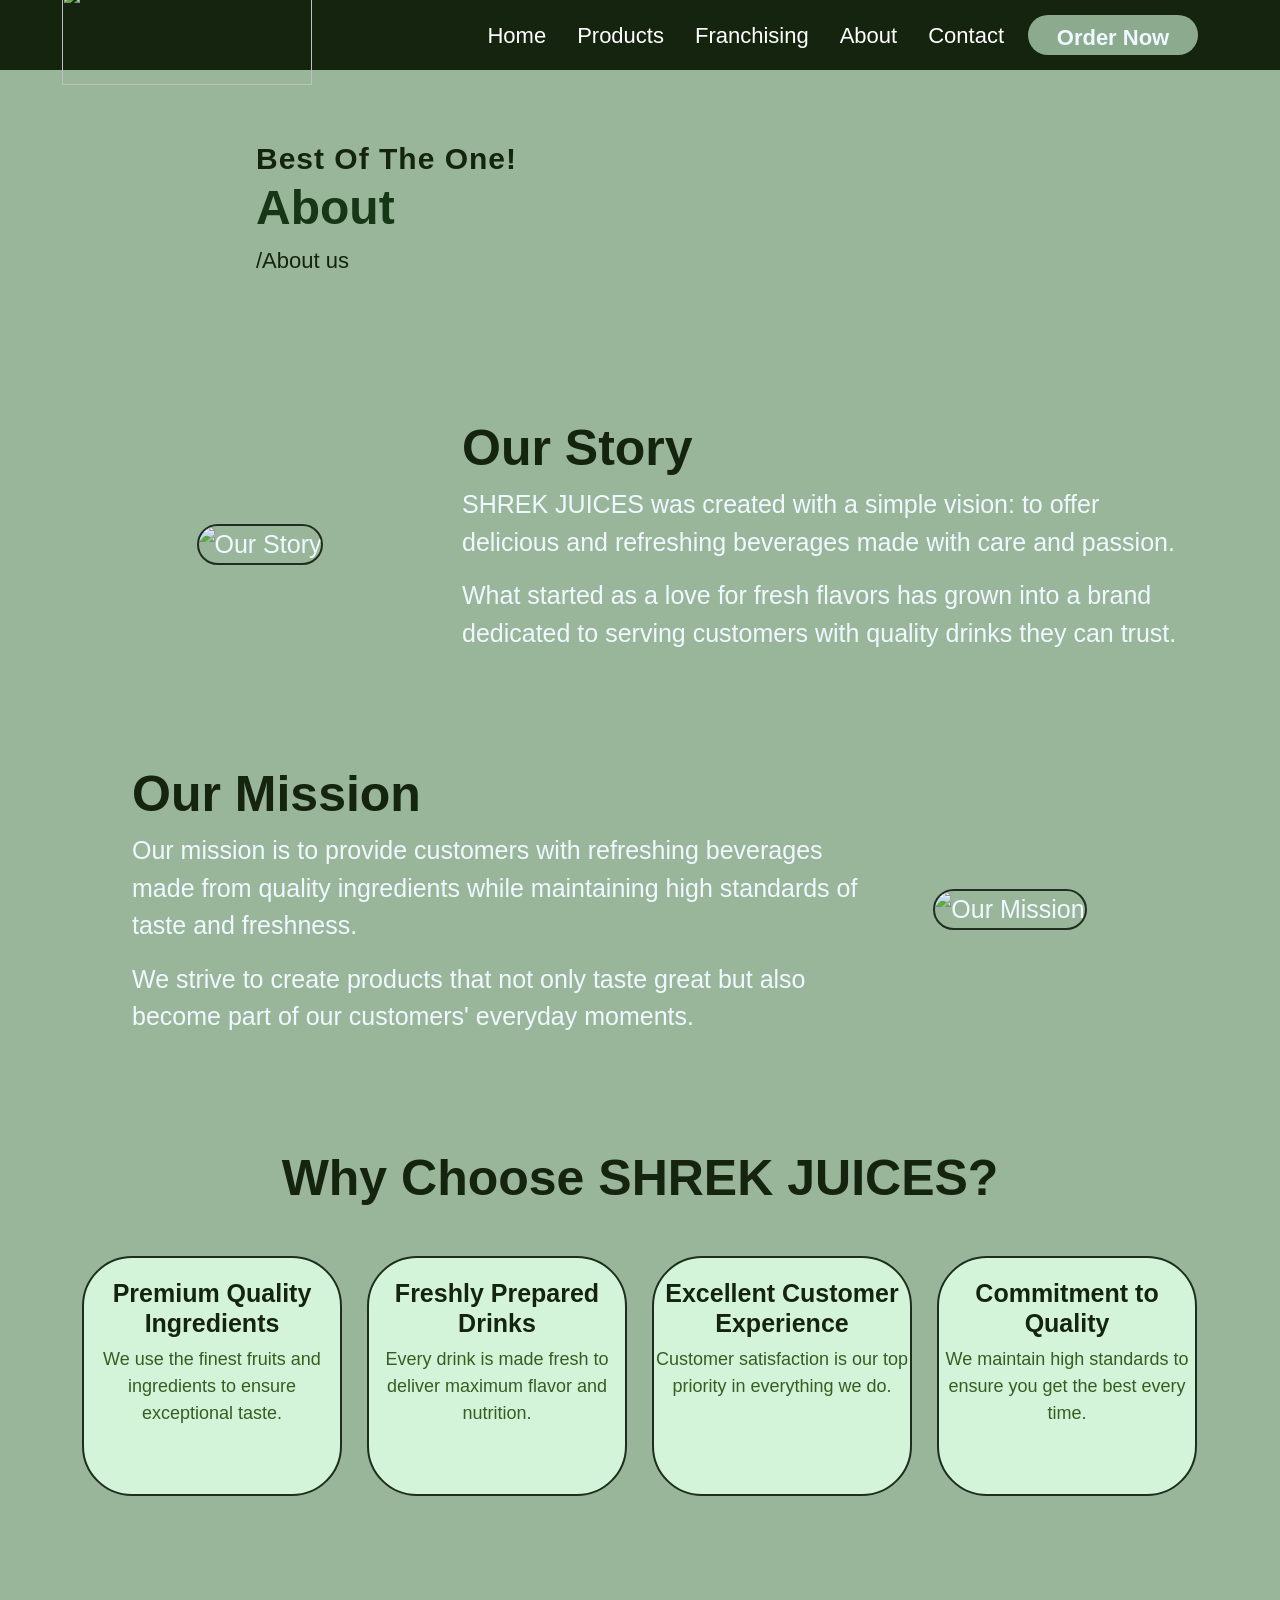
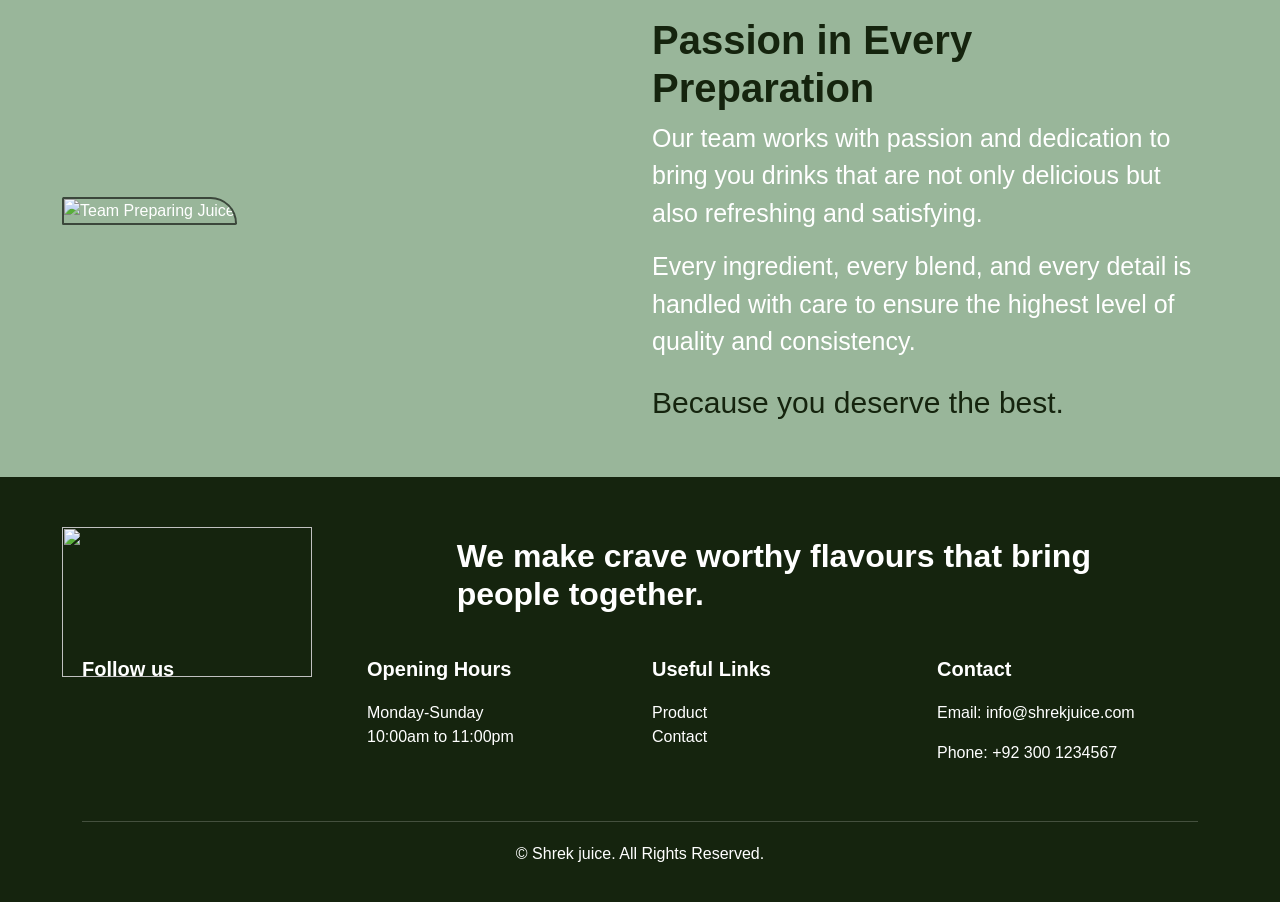
==== About.html @ bb6a7e05 "Initial project upload" ====
<!DOCTYPE html>
<html lang="en">

<head>
    <meta charset="UTF-8">
    <meta name="viewport" content="width=device-width, initial-scale=1.0">
    <title>E-Project</title>
    <link rel="stylesheet" href="https://cdn.jsdelivr.net/npm/bootstrap@5.3.8/dist/css/bootstrap.min.css">
    <link rel="stylesheet" href="https://cdn.jsdelivr.net/npm/bootstrap@5.3.8/dist/js/bootstrap.bundle.min.js">
    <link rel="stylesheet" href="https://cdnjs.cloudflare.com/ajax/libs/font-awesome/7.0.1/css/all.min.css">

</head>
<style>
    * {
        margin: 0;
        padding: 0;
        box-sizing: border-box;
    }
    body {
        font-family: Arial, Helvetica, sans-serif;
        background-color:rgb(153, 182, 154);
    }
    .navbar {
        background-color: rgb(21, 36, 14);
        height: 70px;
    }
    .navbar-brand {
        color: white !important;
        font-size: 40px;
        font-weight: bold;
    }
    .nav-link {
        color: white !important;
        margin-left: 15px;
        transition: 0.3s;
    }
    .nav-link:hover {
        color: rgb(51, 201, 18) !important;
    }
    .btn-order {
        border: none;
        border-radius: 50px;
        background-color:rgb(140, 171, 142);
        padding: 6px 25px;
        color: aliceblue;
        font-weight: bold;
        transition: 0.3s;
        height: 40px;
        width: 170px;
    }
    .btn-order:hover {
        background-color: rgb(9, 167, 38);
    }
    #menu {
        font-size: 22px;
    }
    #menu #home:hover {
        text-decoration: underline;
        font-weight: bold;
    }
    #menu #product:hover {
        text-decoration: underline;
        font-weight: bold;
    }
    #menu #franch:hover {
        text-decoration: underline;
        font-weight: bold;
    }
    #menu #about:hover {
        text-decoration: underline;
        font-weight: bold;
    }
    #menu #contact:hover {
        text-decoration: underline;
        font-weight: bold;
    }
    footer {
        background-color:rgb(21, 36, 14);
        color: white;
        padding: 60px 0 20px;
    }
    footer h5 {
        margin-bottom: 20px;
        font-weight: bold;
    }
    footer a {
        color: white;
        text-decoration: none;
    }
      footer h5:hover,
     footer a:hover,
     footer p:hover,
     footer h2:hover{
      color: rgb(49, 212, 40);
   }
    .footer-bottom {
        text-align: center;
        margin-top: 40px;
        border-top: 1px solid rgba(255, 255, 255, 0.2);
        padding-top: 20px;
    }
    img {
        width: 250px;
        height: 100px;
        margin: -20px;

    }
    @media(max-width:768px) {
        .btn-order {
            margin-top: 10px;
        }

        .navbar-nav {
            text-align: center;
        }
    }
    footer img {
        height: 150px;
        width: 250px;
        margin-top: -10px;
    }
    .fa-brands {
        font-size: 30px;
    }
    .carousel-item {
        background: url(/E-Project/Images/CAROSAL.png);
        position: relative;
        background-position: center;
        background-size: cover;
        height: 55vh;
        z-index: 2;
        font-family: sans-serif;
    }

    .info {
        color: antiquewhite;
        z-index: 10;
        margin-left: 20%;
        margin-top: 6%;
        font-family: 'Gill Sans', 'Gill Sans MT', Calibri, 'Trebuchet MS', sans-serif;
    }
    .info h1 {
        font-weight: bold;
        font-size: 48px;
        color: rgb(23, 53, 23);
    }
    .info h3 {
        font-size: 30px;
        font-weight: bold;
        letter-spacing: 1px;
        line-height: 24px;
    }
    .info span {
        color:rgb(21, 36, 14);
    }
    .image {
        height: 40%;
        width: 90%;
        position: absolute;
        right: 100;
        bottom: 0px;
        z-index: 1;
    }
    .image img {
        position: absolute;
        height: 305%;
        width: 55%;
        left: 75%;
        top: -190px;
        transform: translate(-50%);
        bottom: 0;
        transition: 3s ease;
    }
   .franchise img{
    height: 480px;
    width: 950px;
    justify-content: center !important;
    position: relative;
    margin-left: 100px;
    border-radius: 10px;
    border: 1px solid grey;
    margin-top: -60px;
   }
   .about1{
    margin-top: 300PX;
    color: aliceblue;
    font-size: 25px;
   }
   .about1  img{
    height: 250px;
    width: 300px;
    border-radius:50px;
    border: 2px solid rgb(34, 45, 34);
   }
    .about2  img{
    height: 250px;
    width: 300px;
    border-radius:50px;
    border: 2px solid rgb(34, 45, 34);
   }
   .about2{
    color: aliceblue;
    font-size: 25px;
    align-items: center;
    margin-left: 100px;
   }
    h2.section-title{
    font-size:50px;
    color: rgb(21, 36, 14);
    font-weight: bold;
   }
   .about2 .img-fluid{
    margin-right: 100px;
   }
 .why-choose{
    color: aliceblue;
 }
 .why-choose h2{
    color: rgb(21, 36, 14);
    font-size: 50px;
    font-weight: bold;
 }
 .why-choose i{ 
    color:rgb(53, 94, 35);
    font-size: 35px;
 }
  .why-choose h5{
    color: rgb(21, 36, 14);
    font-size: 25px;
    font-weight: bold;
 }
.why-choose p{
    font-size:18px;
    color:rgb(53, 94, 35);
}
.preparation-section h2{
    color: rgb(21, 36, 14);
    font-size: 40px;
    font-weight: bold;
}
.preparation-section h4{
    color: rgb(21, 36, 14);
    font-size: 30px;
}
.preparation-section p{
    font-size: 25px;
}
.preparation-section img{
    height: 400px;
    width: 600px;
    border: 2px solid rgb(59, 71, 59);
    border-top-right-radius:250px  !important;
}
.reveal{
    opacity: 0;
    transform: translateY(80px);
    transition: all 0.8s ease;
}
.reveal.active{
    opacity: 1;
    transform: translateY(0);
}
.feature-box{
    border: 2px solid rgb(29, 45, 30);
    height: 240px;
    width: 260px;
    padding-top: 20px;
    background-color: rgb(212, 244, 217);
    border-radius: 50px;
}
.feature-box:hover{
     transform: scale(1.1);
    transition: 0.3s;
}
</style>
</head>

<body>
    <!-- navbar -->
    <nav class="navbar navbar-expand-lg navbar-dark">
        <div class="container">
            <img src="/E-Project/Images/Logo.png" alt="">
            <button class="navbar-toggler" type="button" data-bs-toggle="collapse" data-bs-target="#menu">
                <span class="navbar-toggler-icon"></span>
            </button>
            <div class="collapse navbar-collapse" id="menu">
                <ul class="navbar-nav ms-auto align-items-lg-center">
                    <li class="nav-item">
                        <a class="nav-link" id="home" href="/E-Project/Index.html">Home</a>
                    </li>
                    <li class="nav-item">
                        <a class="nav-link" id="product" href="/E-Project/Product/Products.html">Products</a>
                    </li>
                    <li class="nav-item">
                        <a class="nav-link" id="franch" href="/E-Project/Franchise.html">Franchising</a>
                    </li>
                    <li class="nav-item">
                        <a class="nav-link" id="about" href="/E-Project/About.html">About</a>
                    </li>
                    <li class="nav-item">
                        <a class="nav-link" id="contact" href="/E-Project/Contact.html">Contact</a>
                    </li>
                    <li class="nav-item ms-lg-3">
                        <button class="btn-order" onclick="checkOrder()">Order Now</button>
                    </li>
                </ul>
            </div>
        </div>
    </nav>
    <!-- curousel -->
    <div>
        <div class="carousel-inner">
            <div class="carousel-item active">
                <div class="info reveal">
                    <h3><span>Best Of The One!</span></h3>
                    <h1>About</h1>
                    <span style="font-size: 22px;"><i class="fa-solid fa-house" style="color:rgb(57, 82, 55);"></i>/About us</span>
                </div>
            </div>
         
        <section class="about1 py-5">
    <div class="container reveal">
        <div class="row g-4">
            <!-- Our Story -->
            <div class="col-lg-12">
                <div class="about-box h-100 eveal">
                    <div class="row align-items-center">
                        <div class="col-md-4 text-center">
                            <img src="/E-Project/Images/Boba.jpg"
                                 class="img-fluid"
                                 alt="Our Story">
                        </div>
                        <div class="col-md-8 reveal">
                            <h2 class="section-title">Our Story</h2>
                            <p>
                                SHREK JUICES was created with a simple vision:
                                to offer delicious and refreshing beverages made
                                with care and passion.
                            </p>
                            <p>
                                What started as a love for fresh flavors has
                                grown into a brand dedicated to serving customers
                                with quality drinks they can trust.
                            </p>
                        </div>
                    </div>

                </div>
            </div></section>
             <section class="about2 py-5">
    <div class="container reveal">
        <div class="row g-4">
            <!-- Our mission -->
            <div class="col-lg-12">
                <div class="about-box h-100">
                    <div class="row align-items-center">
                        <div class="col-md-8 reveal">
                            <h2 class="section-title">Our Mission</h2>
                                <p>
                                Our mission is to provide customers with
                                refreshing beverages made from quality
                                ingredients while maintaining high standards
                                of taste and freshness.
                            </p>
                            <p>
                                We strive to create products that not only
                                taste great but also become part of our
                                customers' everyday moments.
                            </p>
                        </div>
                        <div class="col-md-4 text-center reveal">
                            <img src="/E-Project/Images/Shrek.png"
                                 class="img-fluid"
                                 alt="Our Mission">
                        </div>
                    </div>

                </div>
            </div>
</section>
<section class="why-choose py-5 reveal">
    <div class="container">

        <h2 class="text-center section-heading mb-5 reveal">
            Why Choose SHREK JUICES?
        </h2>

        <div class="row text-center">

            <div class="col-lg col-md-6 mb-4 reveal">
                <div class="feature-box">
                    <div class="icon-circle">
                        <i class="fas fa-leaf"></i>
                    </div>
                    <h5>Premium Quality Ingredients</h5>
                    <p>
                        We use the finest fruits and ingredients to ensure exceptional taste.
                    </p>
                </div>
            </div>

            <div class="col-lg col-md-6 mb-4 reveal">
                <div class="feature-box">
                    <div class="icon-circle">
                        <i class="fas fa-glass-whiskey"></i>
                    </div>

                    <h5>Freshly Prepared Drinks</h5>

                    <p>
                        Every drink is made fresh to deliver maximum flavor and nutrition.
                    </p>
                </div>
            </div>

            <div class="col-lg col-md-6 mb-4 reveal">
                <div class="feature-box">
                    <div class="icon-circle">
                        <i class="fas fa-users"></i>
                    </div>
                    <h5>Excellent Customer Experience</h5>
                    <p>
                        Customer satisfaction is our top priority in everything we do.
                    </p>
                </div>
            </div>

            <div class="col-lg col-md-6 mb-4 reveal">
                <div class="feature-box">
                    <div class="icon-circle">
                        <i class="fas fa-shield-alt"></i>
                    </div>
                    <h5>Commitment to Quality</h5>
                    <p>
                        We maintain high standards to ensure you get the best every time.
                    </p>
                </div>
            </div>
        </div>
    </div>
</section>
<section class="preparation-section py-5 reveal">
    <div class="container">
        <div class="row align-items-center text-white">
            <!-- Image Side -->
            <div class="col-lg-6 mb-4">
                <div class="prep-img reveal">
                    <img src="/E-Project/Images/shop.jpg"
                         class="img-fluid rounded-4"
                         alt="Team Preparing Juice">
                </div>
            </div>
            <!-- Content Side -->
            <div class="col-lg-6 reveal">
                <h2 class="prep-title">
                    Passion in Every Preparation
                </h2>
                <p>
                    Our team works with passion and dedication to bring you
                    drinks that are not only delicious but also refreshing
                    and satisfying.
                </p>

                <p>
                    Every ingredient, every blend, and every detail is
                    handled with care to ensure the highest level of
                    quality and consistency.
                </p>

                <h4 class="mt-4 reveal">
                    Because you deserve the best.
                </h4>

            </div>

        </div>

    </div>

</section>
        <!-- footer -->
        <footer class="reveal">
            <div class="container">
                <div class="row g-2">
                    <div class="col-md-4">
                        <img src="/E-Project/Images/Logo.png" alt="">
                    </div>
                    <div class="col-md-8">
                        <h2> <b>We make crave worthy flavours that bring people together.</b></h2>
                    </div>
                </div>
                <div class="row g-4">
                    <div class="col-md-3 ">
                        <h5>Follow us</h5>
                        <i class="fa-brands fa-facebook" style="color: rgb(118, 118, 118);"></i>
                        <i class="fa-brands fa-instagram" style="color: rgb(118, 118, 118);"></i>
                        <i class="fa-brands fa-youtube" style="color: rgb(118, 118, 118);"></i>
                    </div>
                    <div class="col-md-3">
                        <h5>Opening Hours</h5>
                        <ul class="list-unstyled">
                            <li><a href="#">Monday-Sunday</a></li>
                            <li><a href="#">10:00am to 11:00pm</a></li>
                        </ul>
                    </div>
                    <div class="col-md-3">
                        <h5>Useful Links</h5>
                        <ul class="list-unstyled">
                            <li><a href="/E-Project/Product/Products.html">Product</a></li>
                            <li><a href="/E-Project/Contact.html">Contact</a></li>
                        </ul>
                    </div>
                    <div class="col-md-3">
                        <h5>Contact</h5>
                        <p>Email: info@shrekjuice.com</p>
                        <p>Phone: +92 300 1234567</p>
                    </div>
                </div>
                <div class="footer-bottom">
                    <p>© Shrek juice. All Rights Reserved.</p>
                </div>
            </div>
        </footer>
        <script src="https://cdn.jsdelivr.net/npm/@popperjs/core@2.11.8/dist/umd/popper.min.js"></script>
        <script src="https://cdn.jsdelivr.net/npm/bootstrap@5.3.8/dist/js/bootstrap.min.js"></script>
      <script>
       function reveal() {
       let reveals = document.querySelectorAll(".reveal");
        reveals.forEach((element) => {
        let windowHeight = window.innerHeight;
        let elementTop = element.getBoundingClientRect().top;
        let revealPoint = 100;
        if (elementTop < windowHeight - revealPoint) {
            element.classList.add("active");
        }
    });
}
window.addEventListener("scroll", reveal);
window.addEventListener("load", reveal);
</script>
    <script>
function checkOrder(){

    if(localStorage.getItem("formFilled") == "yes"){
        alert("Order Success");
    }
    else{
        alert("First fill contact form!");
    }

}
</script>
    </body>
</html>
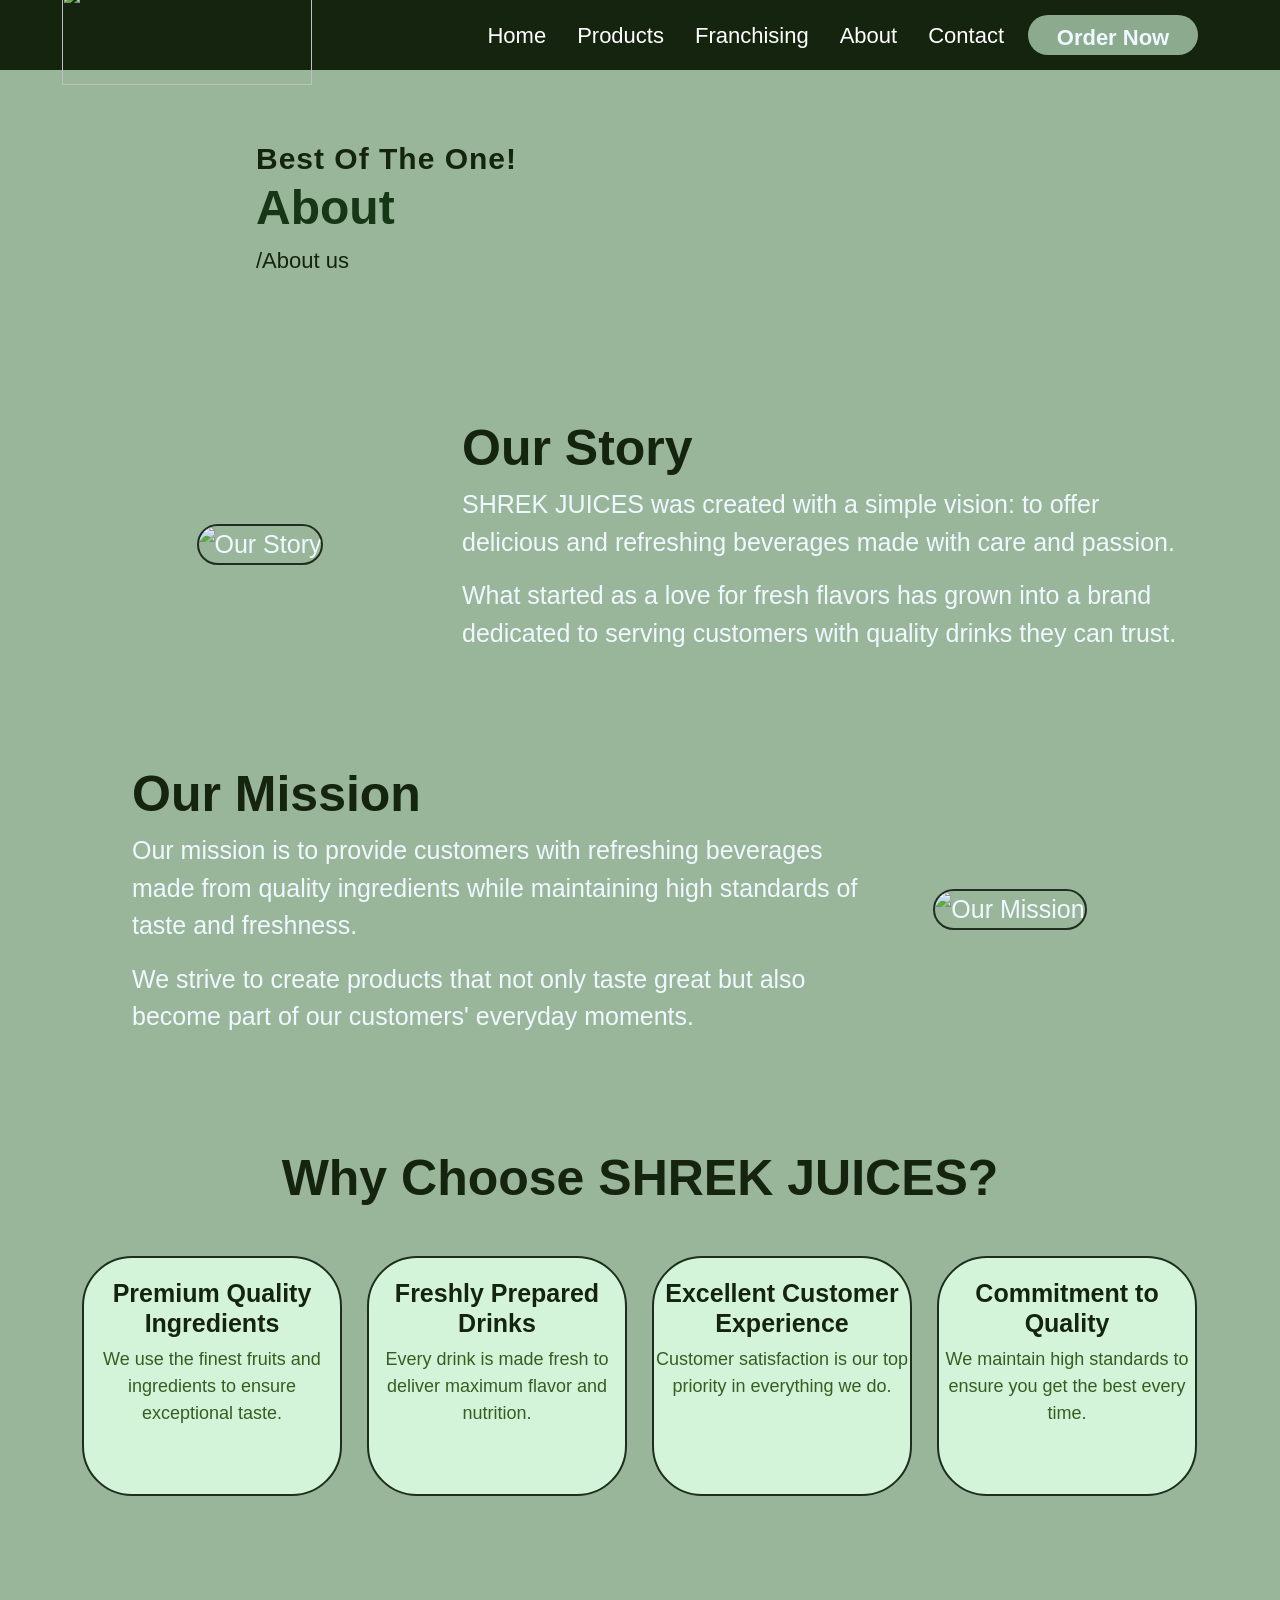
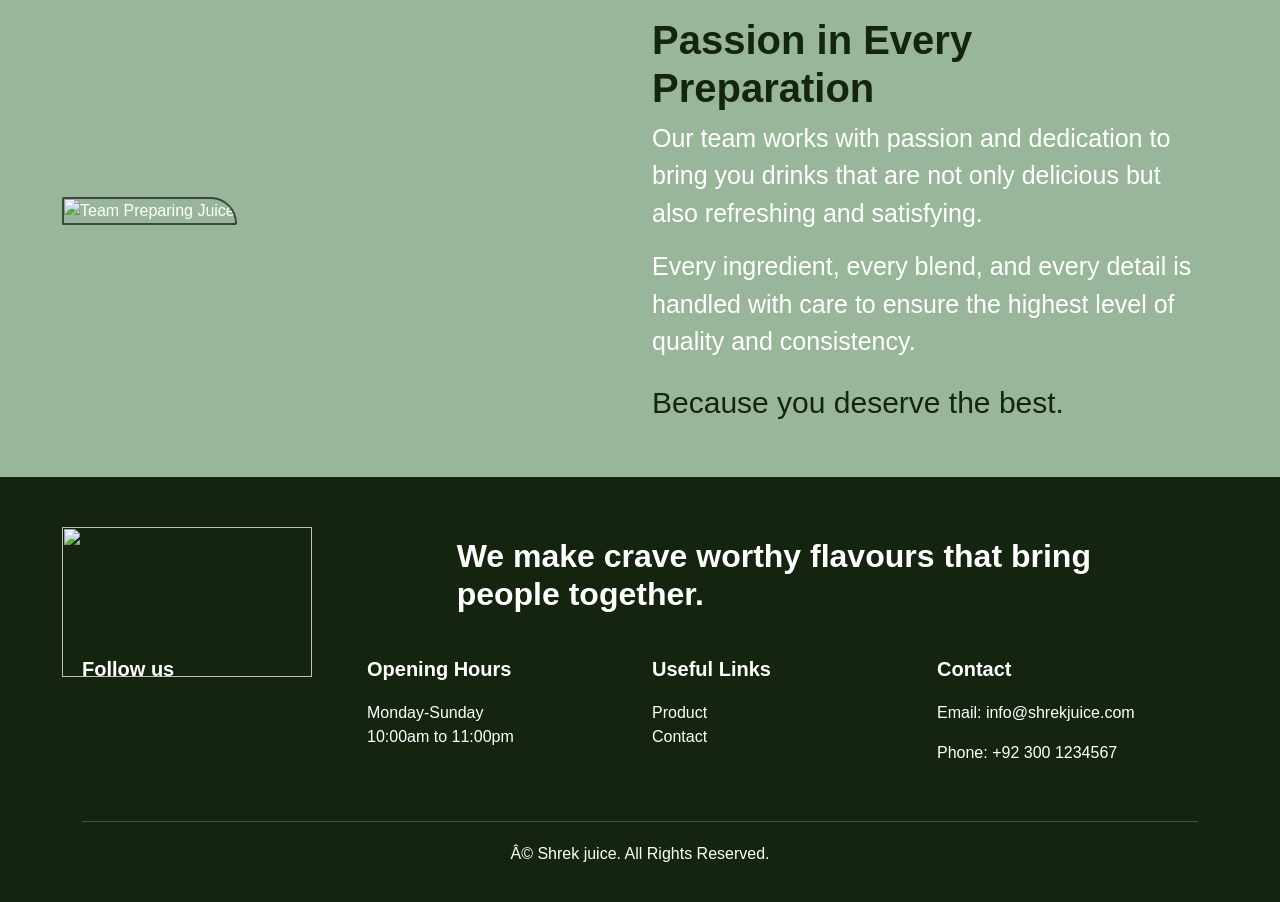
==== commit 1ba96260: "Use lowercase index for GitHub Pages" ====
--- a/About.html
+++ b/About.html
@@ -1,4 +1,4 @@
-<!DOCTYPE html>
+﻿<!DOCTYPE html>
 <html lang="en">
 
 <head>
@@ -286,7 +286,7 @@
             <div class="collapse navbar-collapse" id="menu">
                 <ul class="navbar-nav ms-auto align-items-lg-center">
                     <li class="nav-item">
-                        <a class="nav-link" id="home" href="/E-Project/Index.html">Home</a>
+                        <a class="nav-link" id="home" href="/E-Project/index.html">Home</a>
                     </li>
                     <li class="nav-item">
                         <a class="nav-link" id="product" href="/E-Project/Product/Products.html">Products</a>
@@ -517,7 +517,7 @@
                     </div>
                 </div>
                 <div class="footer-bottom">
-                    <p>© Shrek juice. All Rights Reserved.</p>
+                    <p>Â© Shrek juice. All Rights Reserved.</p>
                 </div>
             </div>
         </footer>
@@ -551,4 +551,4 @@
 }
 </script>
     </body>
-</html>+</html>
